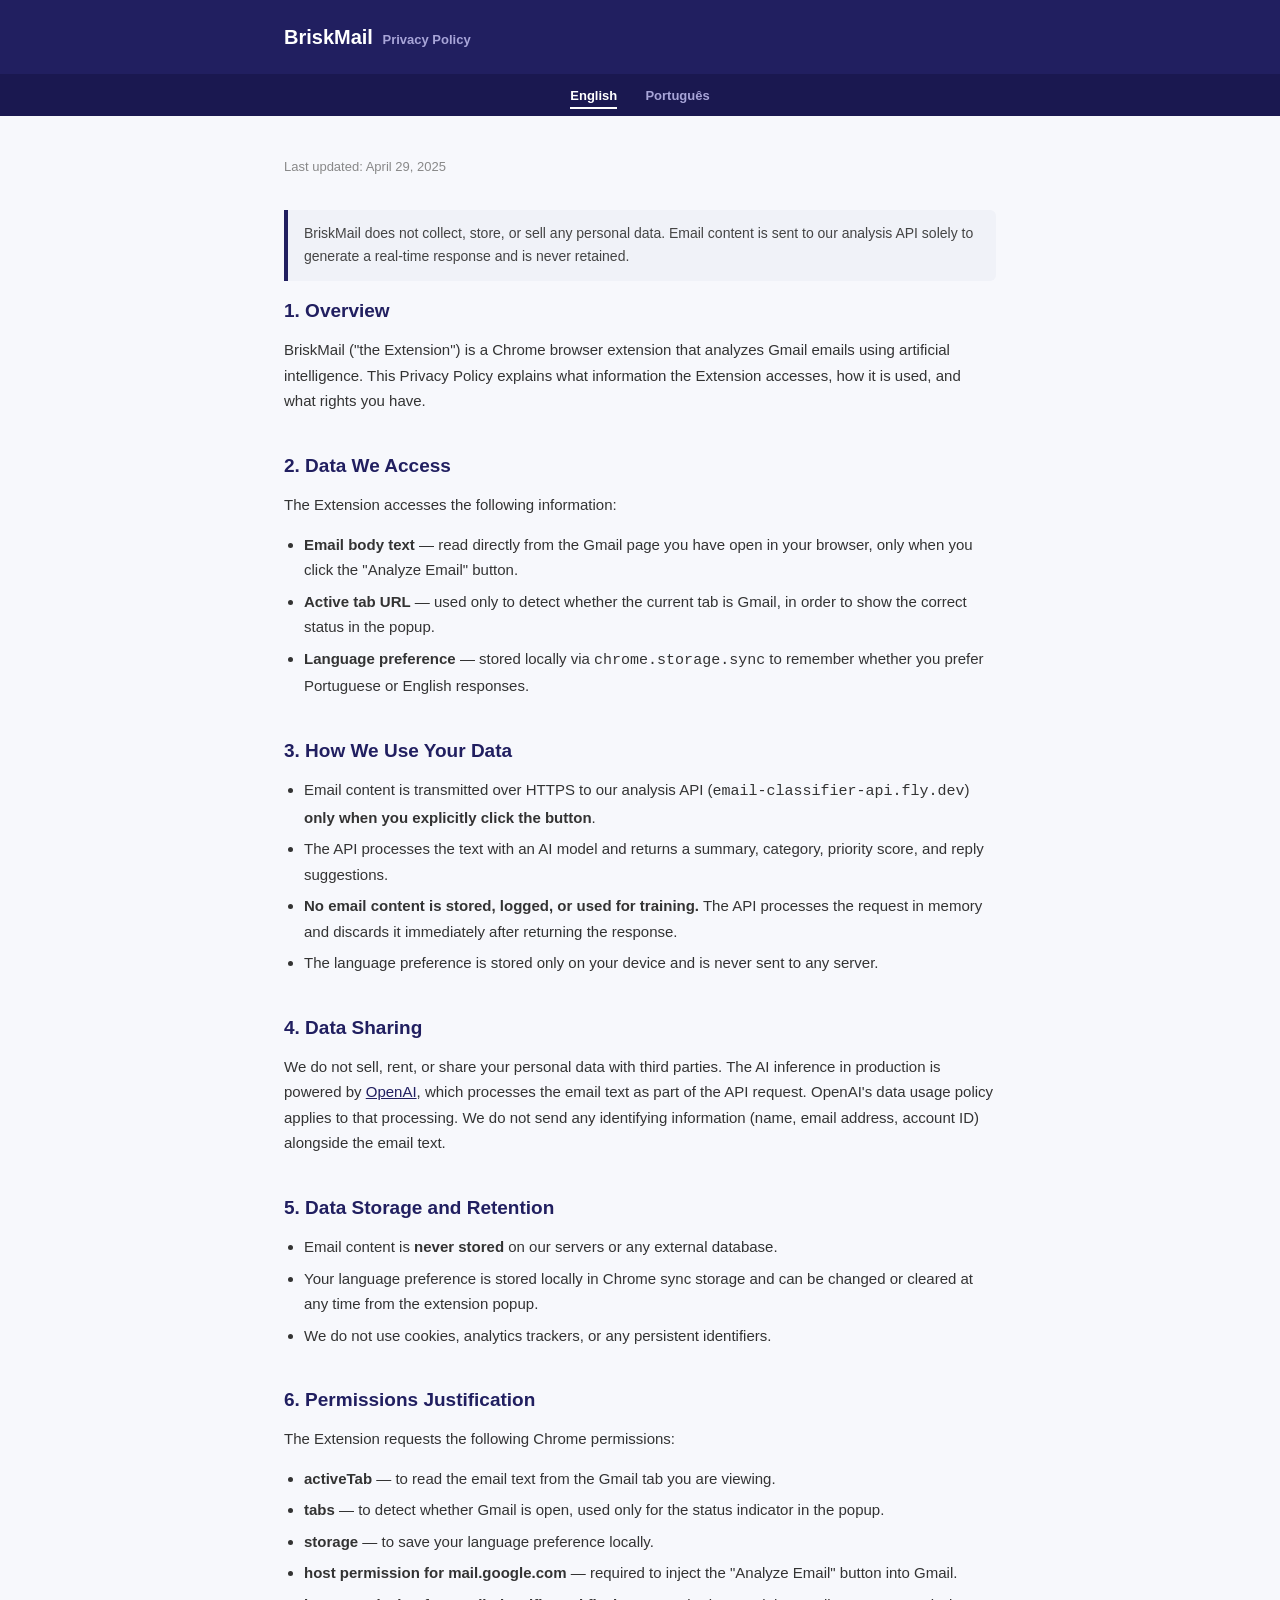
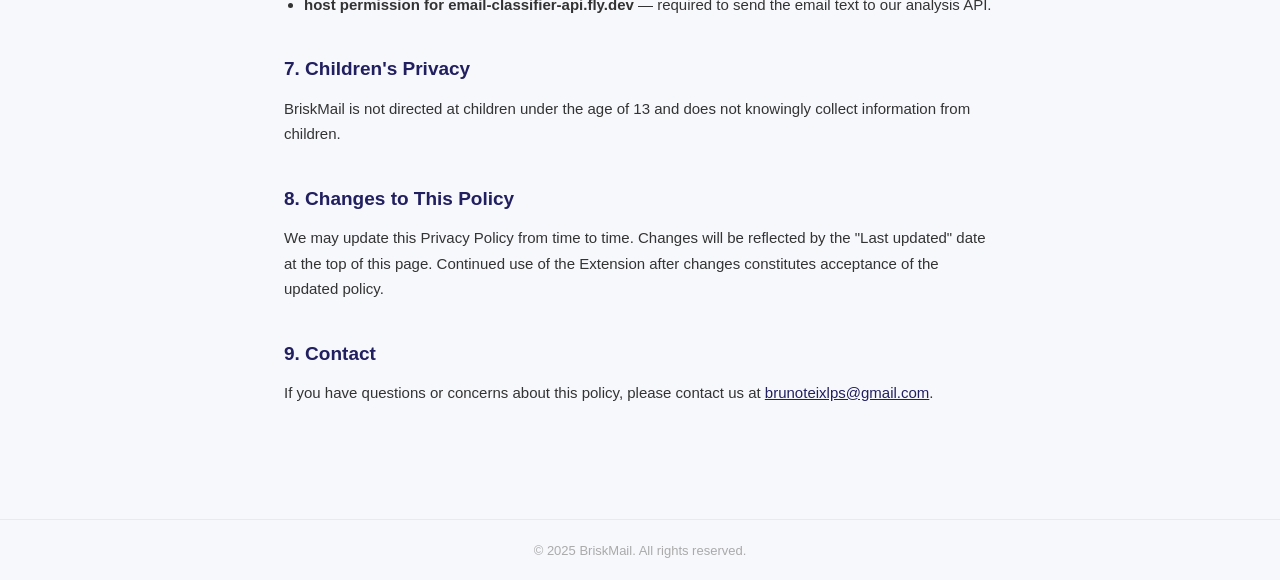
==== frontend/privacy.html @ 87dde546 "feat: add privacy policy page and promo tile for Chrome Web Store submission Co-Authored-By: Claude " ====
<!DOCTYPE html>
<html lang="en">
<head>
  <meta charset="UTF-8">
  <meta name="viewport" content="width=device-width, initial-scale=1.0">
  <title>Privacy Policy — BriskMail</title>
  <style>
    *, *::before, *::after { box-sizing: border-box; margin: 0; padding: 0; }

    body {
      font-family: 'Google Sans', Roboto, Arial, sans-serif;
      font-size: 15px;
      line-height: 1.7;
      color: #333;
      background: #f7f8fc;
    }

    header {
      background: #211f60;
      padding: 20px 0;
    }

    .header-inner {
      max-width: 760px;
      margin: 0 auto;
      padding: 0 24px;
      display: flex;
      align-items: center;
      gap: 14px;
    }

    .header-inner img {
      width: 40px;
      height: 40px;
      border-radius: 50%;
    }

    .header-inner h1 {
      font-size: 20px;
      font-weight: 700;
      color: #fff;
    }

    .header-inner span {
      font-size: 13px;
      color: #a8a5d8;
      margin-left: 4px;
    }

    .lang-bar {
      background: #1a1850;
      padding: 8px 0;
      text-align: center;
    }

    .lang-bar a {
      color: #a8a5d8;
      text-decoration: none;
      font-size: 13px;
      font-weight: 600;
      margin: 0 12px;
      padding: 4px 0;
      border-bottom: 2px solid transparent;
      transition: color 0.15s, border-color 0.15s;
    }

    .lang-bar a:hover,
    .lang-bar a.active {
      color: #fff;
      border-bottom-color: #fff;
    }

    main {
      max-width: 760px;
      margin: 40px auto;
      padding: 0 24px 60px;
    }

    .doc { display: none; }
    .doc.visible { display: block; }

    .updated {
      font-size: 13px;
      color: #888;
      margin-bottom: 32px;
    }

    h2 {
      font-size: 19px;
      font-weight: 700;
      color: #211f60;
      margin: 36px 0 10px;
    }

    h2:first-of-type { margin-top: 0; }

    p { margin-bottom: 14px; }

    ul {
      margin: 0 0 14px 20px;
    }

    ul li { margin-bottom: 6px; }

    .highlight {
      background: #f0f2f8;
      border-left: 4px solid #211f60;
      border-radius: 0 6px 6px 0;
      padding: 12px 16px;
      margin-bottom: 14px;
      font-size: 14px;
      color: #444;
    }

    a { color: #211f60; }

    footer {
      text-align: center;
      padding: 20px;
      font-size: 13px;
      color: #aaa;
      border-top: 1px solid #e8eaf0;
    }
  </style>
</head>
<body>

<header>
  <div class="header-inner">
    <h1>BriskMail <span>Privacy Policy</span></h1>
  </div>
</header>

<div class="lang-bar">
  <a href="#" class="active" onclick="setLang('en', this); return false;">English</a>
  <a href="#" onclick="setLang('pt', this); return false;">Português</a>
</div>

<main>

  <!-- ══════════════════════════════════════════════
       ENGLISH
  ══════════════════════════════════════════════ -->
  <div id="doc-en" class="doc visible">
    <p class="updated">Last updated: April 29, 2025</p>

    <div class="highlight">
      BriskMail does not collect, store, or sell any personal data. Email content is sent to our analysis API solely to generate a real-time response and is never retained.
    </div>

    <h2>1. Overview</h2>
    <p>BriskMail ("the Extension") is a Chrome browser extension that analyzes Gmail emails using artificial intelligence. This Privacy Policy explains what information the Extension accesses, how it is used, and what rights you have.</p>

    <h2>2. Data We Access</h2>
    <p>The Extension accesses the following information:</p>
    <ul>
      <li><strong>Email body text</strong> — read directly from the Gmail page you have open in your browser, only when you click the "Analyze Email" button.</li>
      <li><strong>Active tab URL</strong> — used only to detect whether the current tab is Gmail, in order to show the correct status in the popup.</li>
      <li><strong>Language preference</strong> — stored locally via <code>chrome.storage.sync</code> to remember whether you prefer Portuguese or English responses.</li>
    </ul>

    <h2>3. How We Use Your Data</h2>
    <ul>
      <li>Email content is transmitted over HTTPS to our analysis API (<code>email-classifier-api.fly.dev</code>) <strong>only when you explicitly click the button</strong>.</li>
      <li>The API processes the text with an AI model and returns a summary, category, priority score, and reply suggestions.</li>
      <li><strong>No email content is stored, logged, or used for training.</strong> The API processes the request in memory and discards it immediately after returning the response.</li>
      <li>The language preference is stored only on your device and is never sent to any server.</li>
    </ul>

    <h2>4. Data Sharing</h2>
    <p>We do not sell, rent, or share your personal data with third parties. The AI inference in production is powered by <a href="https://openai.com/policies/privacy-policy" target="_blank" rel="noopener">OpenAI</a>, which processes the email text as part of the API request. OpenAI's data usage policy applies to that processing. We do not send any identifying information (name, email address, account ID) alongside the email text.</p>

    <h2>5. Data Storage and Retention</h2>
    <ul>
      <li>Email content is <strong>never stored</strong> on our servers or any external database.</li>
      <li>Your language preference is stored locally in Chrome sync storage and can be changed or cleared at any time from the extension popup.</li>
      <li>We do not use cookies, analytics trackers, or any persistent identifiers.</li>
    </ul>

    <h2>6. Permissions Justification</h2>
    <p>The Extension requests the following Chrome permissions:</p>
    <ul>
      <li><strong>activeTab</strong> — to read the email text from the Gmail tab you are viewing.</li>
      <li><strong>tabs</strong> — to detect whether Gmail is open, used only for the status indicator in the popup.</li>
      <li><strong>storage</strong> — to save your language preference locally.</li>
      <li><strong>host permission for mail.google.com</strong> — required to inject the "Analyze Email" button into Gmail.</li>
      <li><strong>host permission for email-classifier-api.fly.dev</strong> — required to send the email text to our analysis API.</li>
    </ul>

    <h2>7. Children's Privacy</h2>
    <p>BriskMail is not directed at children under the age of 13 and does not knowingly collect information from children.</p>

    <h2>8. Changes to This Policy</h2>
    <p>We may update this Privacy Policy from time to time. Changes will be reflected by the "Last updated" date at the top of this page. Continued use of the Extension after changes constitutes acceptance of the updated policy.</p>

    <h2>9. Contact</h2>
    <p>If you have questions or concerns about this policy, please contact us at <a href="mailto:brunoteixlps@gmail.com">brunoteixlps@gmail.com</a>.</p>
  </div>

  <!-- ══════════════════════════════════════════════
       PORTUGUÊS
  ══════════════════════════════════════════════ -->
  <div id="doc-pt" class="doc">
    <p class="updated">Última atualização: 29 de abril de 2025</p>

    <div class="highlight">
      O BriskMail não coleta, armazena nem vende nenhum dado pessoal. O conteúdo do email é enviado à nossa API de análise apenas para gerar uma resposta em tempo real e nunca é retido.
    </div>

    <h2>1. Visão Geral</h2>
    <p>O BriskMail ("a Extensão") é uma extensão do Chrome que analisa emails do Gmail usando inteligência artificial. Esta Política de Privacidade explica quais informações a Extensão acessa, como elas são usadas e quais são seus direitos.</p>

    <h2>2. Dados que Acessamos</h2>
    <p>A Extensão acessa as seguintes informações:</p>
    <ul>
      <li><strong>Texto do corpo do email</strong> — lido diretamente da página do Gmail aberta no seu navegador, somente quando você clica no botão "Analisar Email".</li>
      <li><strong>URL da aba ativa</strong> — usada apenas para detectar se a aba atual é o Gmail, a fim de exibir o status correto no popup.</li>
      <li><strong>Preferência de idioma</strong> — armazenada localmente via <code>chrome.storage.sync</code> para lembrar se você prefere respostas em português ou inglês.</li>
    </ul>

    <h2>3. Como Usamos seus Dados</h2>
    <ul>
      <li>O conteúdo do email é transmitido via HTTPS para nossa API de análise (<code>email-classifier-api.fly.dev</code>) <strong>somente quando você clica explicitamente no botão</strong>.</li>
      <li>A API processa o texto com um modelo de IA e retorna um resumo, categoria, pontuação de prioridade e sugestões de resposta.</li>
      <li><strong>Nenhum conteúdo de email é armazenado, registrado ou usado para treinamento.</strong> A API processa a requisição em memória e descarta o texto imediatamente após retornar a resposta.</li>
      <li>A preferência de idioma é armazenada apenas no seu dispositivo e nunca é enviada a nenhum servidor.</li>
    </ul>

    <h2>4. Compartilhamento de Dados</h2>
    <p>Não vendemos, alugamos nem compartilhamos seus dados pessoais com terceiros. A inferência de IA em produção é realizada pela <a href="https://openai.com/policies/privacy-policy" target="_blank" rel="noopener">OpenAI</a>, que processa o texto do email como parte da requisição à API. A política de uso de dados da OpenAI se aplica a esse processamento. Não enviamos nenhuma informação identificável (nome, endereço de email, ID de conta) junto com o texto do email.</p>

    <h2>5. Armazenamento e Retenção de Dados</h2>
    <ul>
      <li>O conteúdo do email <strong>nunca é armazenado</strong> em nossos servidores ou em qualquer banco de dados externo.</li>
      <li>Sua preferência de idioma é armazenada localmente no Chrome sync storage e pode ser alterada ou removida a qualquer momento pelo popup da extensão.</li>
      <li>Não utilizamos cookies, rastreadores de analytics ou identificadores persistentes.</li>
    </ul>

    <h2>6. Justificativa de Permissões</h2>
    <p>A Extensão solicita as seguintes permissões do Chrome:</p>
    <ul>
      <li><strong>activeTab</strong> — para ler o texto do email na aba do Gmail que você está visualizando.</li>
      <li><strong>tabs</strong> — para detectar se o Gmail está aberto, usado apenas para o indicador de status no popup.</li>
      <li><strong>storage</strong> — para salvar sua preferência de idioma localmente.</li>
      <li><strong>host permission para mail.google.com</strong> — necessária para injetar o botão "Analisar Email" no Gmail.</li>
      <li><strong>host permission para email-classifier-api.fly.dev</strong> — necessária para enviar o texto do email à nossa API de análise.</li>
    </ul>

    <h2>7. Privacidade de Crianças</h2>
    <p>O BriskMail não é direcionado a crianças menores de 13 anos e não coleta intencionalmente informações de crianças.</p>

    <h2>8. Alterações nesta Política</h2>
    <p>Podemos atualizar esta Política de Privacidade periodicamente. As alterações serão refletidas pela data de "Última atualização" no topo desta página. O uso continuado da Extensão após alterações constitui aceitação da política atualizada.</p>

    <h2>9. Contato</h2>
    <p>Se você tiver dúvidas ou preocupações sobre esta política, entre em contato pelo email <a href="mailto:brunoteixlps@gmail.com">brunoteixlps@gmail.com</a>.</p>
  </div>

</main>

<footer>
  &copy; 2025 BriskMail. All rights reserved.
</footer>

<script>
  function setLang(lang, el) {
    document.querySelectorAll('.doc').forEach(d => d.classList.remove('visible'));
    document.getElementById('doc-' + lang).classList.add('visible');
    document.querySelectorAll('.lang-bar a').forEach(a => a.classList.remove('active'));
    el.classList.add('active');
  }
</script>

</body>
</html>
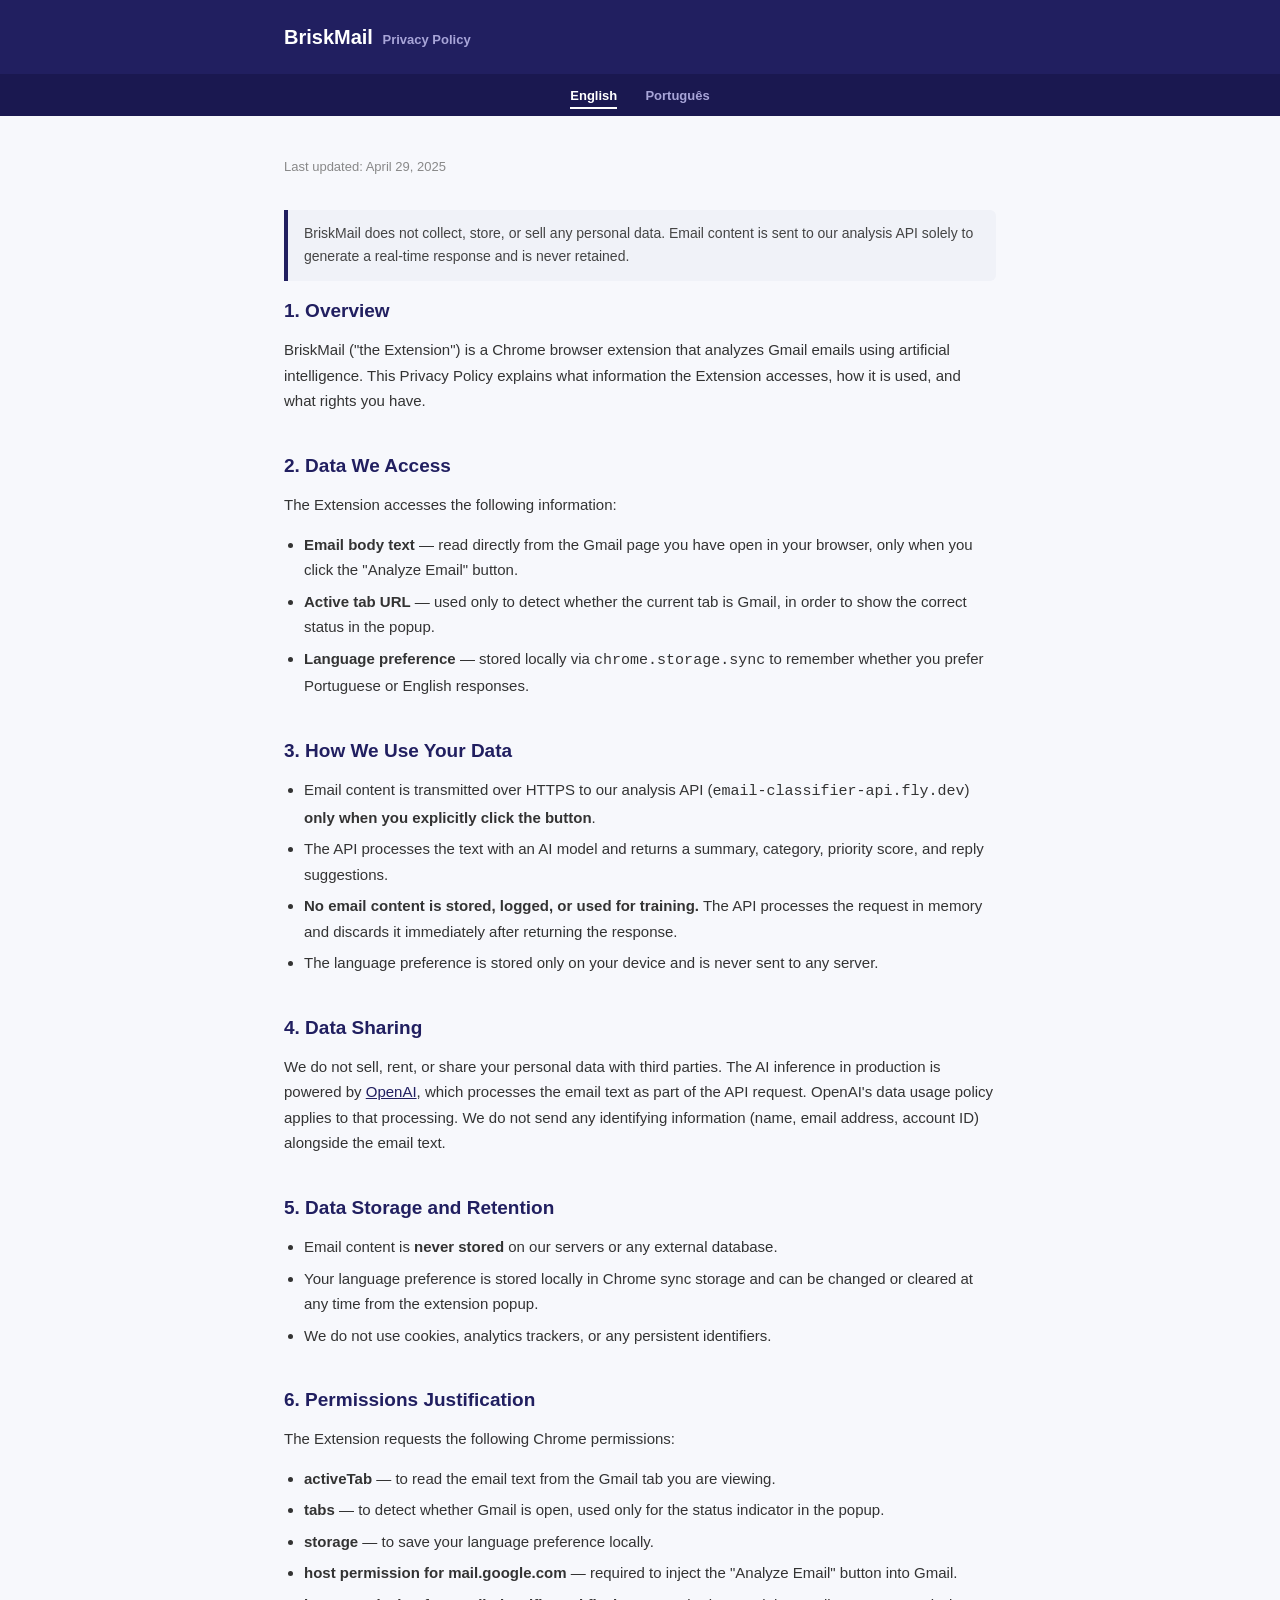
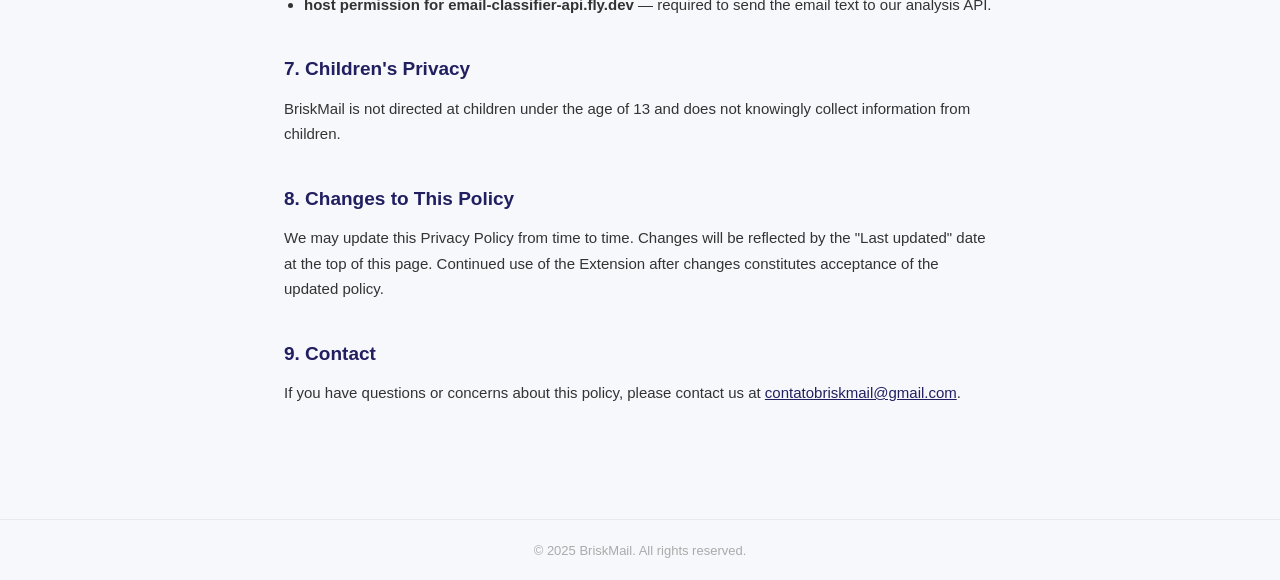
==== commit 4e25454b: "fix: update contact email to contatobriskmail@gmail.com in privacy policy Co-Authored-By: Claude Son" ====
--- a/frontend/privacy.html
+++ b/frontend/privacy.html
@@ -194,7 +194,7 @@
     <p>We may update this Privacy Policy from time to time. Changes will be reflected by the "Last updated" date at the top of this page. Continued use of the Extension after changes constitutes acceptance of the updated policy.</p>
 
     <h2>9. Contact</h2>
-    <p>If you have questions or concerns about this policy, please contact us at <a href="mailto:brunoteixlps@gmail.com">brunoteixlps@gmail.com</a>.</p>
+    <p>If you have questions or concerns about this policy, please contact us at <a href="mailto:contatobriskmail@gmail.com">contatobriskmail@gmail.com</a>.</p>
   </div>
 
   <!-- ══════════════════════════════════════════════
@@ -253,7 +253,7 @@
     <p>Podemos atualizar esta Política de Privacidade periodicamente. As alterações serão refletidas pela data de "Última atualização" no topo desta página. O uso continuado da Extensão após alterações constitui aceitação da política atualizada.</p>
 
     <h2>9. Contato</h2>
-    <p>Se você tiver dúvidas ou preocupações sobre esta política, entre em contato pelo email <a href="mailto:brunoteixlps@gmail.com">brunoteixlps@gmail.com</a>.</p>
+    <p>Se você tiver dúvidas ou preocupações sobre esta política, entre em contato pelo email <a href="mailto:contatobriskmail@gmail.com">contatobriskmail@gmail.com</a>.</p>
   </div>
 
 </main>
